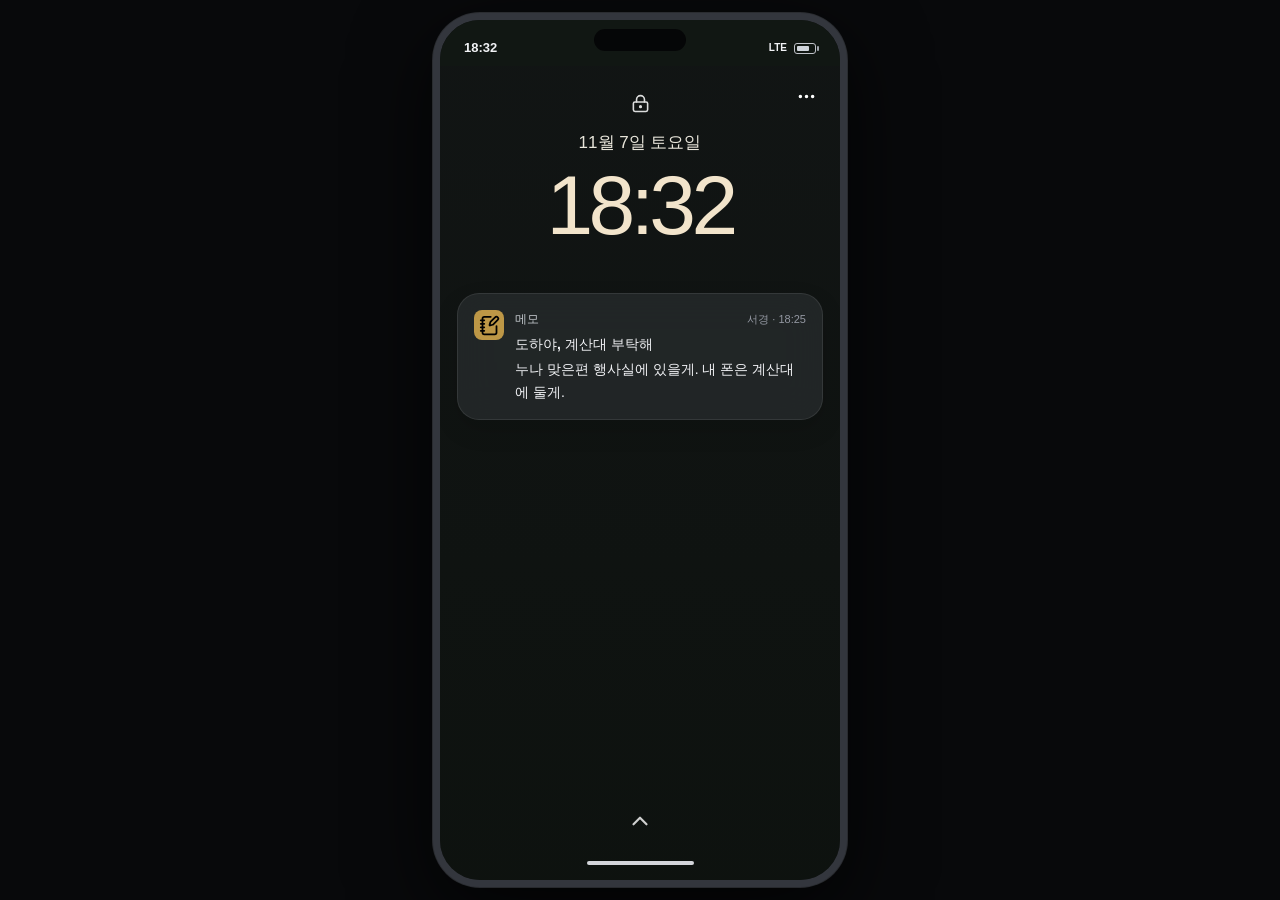
==== prototype/campaign.html @ a2267394 "Publish game v0.4.1 source and web entry point" ====
<!doctype html>
<html lang="ko"><head><meta charset="utf-8"><meta name="viewport" content="width=device-width, initial-scale=1, viewport-fit=cover"><meta name="theme-color" content="#101415"><meta name="description" content="닫는 책방과 남겨진 기록. 서경의 휴대전화에서 읽고 답하는 이야기."><title>열한 번째 상자</title><link rel="stylesheet" href="phone.css"><link rel="stylesheet" href="campaign.css?v=0.4.1a"></head>
<body><main class="phone" aria-label="서경의 휴대전화">
<div class="status"><span id="clock">18:32</span><div class="island" aria-hidden="true"></div><span class="status-right">LTE <span class="battery" aria-label="배터리 76퍼센트"></span></span></div>
<header id="appbar" class="appbar"></header><div id="screen" class="screen"></div><nav id="nav" class="system-nav" aria-label="휴대전화 탐색"></nav>
<div id="notification" class="notification" aria-live="polite"></div><div id="overlay" class="overlay" aria-label="게임 설정과 확인" hidden></div><div id="toast" class="toast" role="status"></div><button id="jump-message" class="jump-message" data-action="jump-message" hidden>새 메시지 ↓</button>
</main><script src="campaign-data.js?v=0.4.1b"></script><script src="campaign-engine.js?v=0.4.1"></script><script src="campaign-app.js?v=0.4.1b"></script></body></html>
---- prototype/phone.css ----
@charset "UTF-8";
:root{color-scheme:dark;--surface:#111214;--raised:#202226;--elevated:#2c2f34;--line:#303238;--text:#f1f2f5;--muted:#9599a3;--blue:#82b5ff;--green:#66d295;--yellow:#f4ce68;--radius:18px;font:15px/1.55 -apple-system,BlinkMacSystemFont,'Segoe UI','Malgun Gothic',sans-serif;font-synthesis:none}
*{box-sizing:border-box}html,body{margin:0;height:100%;overflow:hidden}body{display:flex;align-items:center;justify-content:center;background:#08090b;color:var(--text)}button,input,textarea{font:inherit}button{border:0;background:none;color:inherit;cursor:pointer;-webkit-tap-highlight-color:transparent}button:disabled{opacity:.38;cursor:default}button:focus-visible,input:focus-visible,textarea:focus-visible,summary:focus-visible{outline:2px solid var(--blue);outline-offset:3px}button:active:not(:disabled){filter:brightness(.85)}button img{pointer-events:none}p{margin:0 0 12px}h1,h2,h3{font-weight:650;letter-spacing:-.035em;margin:0}h1{font-size:28px}h2{font-size:19px}small{font-size:11px;color:var(--muted)}strong{font-weight:600}img{max-width:100%}.icon{display:inline-block;width:22px;height:22px;object-fit:contain;filter:invert(1);vertical-align:middle;flex:none}.push{flex:1}.sr-only{position:absolute;width:1px;height:1px;overflow:hidden;clip-path:inset(50%)}
main.phone{position:relative;display:flex;flex-direction:column;isolation:isolate;width:414px;height:min(888px,calc(100dvh - 28px));border:7px solid #33363d;border-radius:47px;background:var(--surface);box-shadow:0 0 0 1px #60646d66,0 24px 80px #000b;overflow:hidden}
.status{height:46px;flex:none;padding:10px 24px 0;display:flex;align-items:center;justify-content:space-between;position:relative;z-index:4;background:var(--surface);font-size:13px;font-weight:650}.island{position:absolute;left:50%;transform:translateX(-50%);top:9px;width:92px;height:22px;border-radius:14px;background:#050607}.status-right{display:flex;align-items:center;gap:7px;font-size:10px}.battery{display:inline-block;width:22px;height:11px;border:1px solid #bfc2c8;border-radius:3px;position:relative}.battery:before{content:'';position:absolute;inset:2px 6px 2px 2px;border-radius:1px;background:#cfd4db}.battery:after{content:'';width:2px;height:5px;background:#a2a6ae;position:absolute;right:-4px;top:2px;border-radius:1px}
.appbar{height:62px;flex:none;display:flex;align-items:center;padding:0 9px;border-bottom:1px solid #ffffff09;background:var(--surface);gap:3px}.appbar[hidden],.system-nav[hidden]{display:none}.header-title{flex:1;display:flex;align-items:center;min-width:0;gap:10px;font-size:17px;font-weight:600;letter-spacing:-.03em}.header-title small{display:block;font-weight:400;font-size:10px;margin-top:2px}.header-title .avatar{width:34px;height:34px;font-size:14px}.icon-button{width:40px;height:42px;display:inline-flex;justify-content:center;align-items:center;flex:none;border-radius:50%}.icon-button .icon{width:21px;height:21px}.icon-button:hover{background:#ffffff08}.appbar>.icon-button:first-child{color:var(--blue)}.screen{flex:1;overflow:auto;overscroll-behavior:contain;scrollbar-width:thin;scrollbar-color:#464a5255 transparent;position:relative}.system-nav{height:30px;flex:none;background:var(--surface);display:flex;align-items:center;justify-content:center}.home-gesture{display:flex;align-items:center;justify-content:center;width:100%;height:30px;padding:0}.gesture-bar{display:block;width:107px;height:4px;border-radius:4px;background:#d3d5da}.on-home .status,.on-home .system-nav{background:#111713}.on-home .screen{scrollbar-width:none}.page{padding:18px 19px 28px}.page-heading{display:flex;align-items:center;justify-content:space-between;margin-bottom:22px}.page-heading>.icon{color:var(--yellow)}.small-heading{font-size:15px;color:var(--muted);font-weight:500;margin:6px 0 18px}.section-label{color:var(--muted);font-size:12px;display:block;margin:15px 0 8px}.button{width:100%;min-height:45px;padding:11px 18px;border-radius:14px;background:var(--raised);font-size:14px;font-weight:500;margin-top:12px;display:flex;justify-content:center;align-items:center;gap:8px}.button.primary{background:#3581e7;color:white}.button.secondary{background:var(--raised);color:var(--text)}.button.danger{background:#4d2328;color:#ffb4bf}.plain-link,.subtle-link{padding:10px 0;display:inline-flex;gap:7px;align-items:center;font-size:13px;color:var(--blue)}.subtle-link{color:var(--muted);font-size:12px}.plain-link .icon{width:17px;height:17px}.empty{color:var(--muted);font-size:14px;text-align:center;padding:40px 15px}.file-link{display:flex;align-items:center;gap:11px;width:100%;text-align:left;min-height:51px;font-size:14px;border-bottom:1px solid #ffffff0a}.file-link .icon{width:20px;height:20px;opacity:.7}
.lockscreen{height:100%;min-height:470px;display:flex;flex-direction:column;align-items:center;background:linear-gradient(#121a1455,#0c120db3),url('../assets/scenes/IMG004-shelf.png') center/cover;padding:24px 17px 15px}.lock-symbol .icon{width:19px;height:19px;opacity:.85}.lock-date{font-size:17px;font-weight:500;margin:17px 0 0;color:#e8e5da}.lock-clock{font-size:84px;font-weight:250;line-height:1.15;letter-spacing:-.055em;color:#f2e4cb}.lock-alerts{width:100%;margin-top:46px}.lock-alert{width:100%;text-align:left;display:flex;gap:11px;padding:16px;border-radius:22px;background:#252a2bd9;backdrop-filter:blur(18px);border:1px solid #ffffff16;box-shadow:0 10px 24px #0002}.lock-alert b{font-size:12px;display:flex;justify-content:space-between;align-items:center;font-weight:500;color:#c5c9ce}.lock-alert strong{font-size:14px;display:block;margin-top:5px}.lock-alert p{font-size:14px;line-height:1.6;margin:3px 0 0}.app-mini{width:30px;height:30px;display:grid;place-items:center;border-radius:8px;flex:none;background:#08090a}.app-mini .icon{width:21px;height:21px}.lock-bottom{margin-top:auto;display:flex;align-items:center;flex-direction:column;gap:18px}.unlock-button{width:60px;height:45px;display:grid;place-items:center}.unlock-button .icon{width:26px;height:26px;opacity:.8}.mention{color:#91bbf8}
.home{min-height:100%;height:100%;display:flex;flex-direction:column;padding:9px 21px 14px;background:linear-gradient(160deg,#12201bd0,#1c241638 50%,#10180c8c),url('../assets/scenes/IMG003-tangerines.png') center/cover}.home-top{display:flex;justify-content:space-between}.home-top .icon-button{background:#111b1745;width:34px;height:34px}.home-top .icon{width:18px;height:18px}.clock-widget{display:flex;flex-direction:column;align-items:center;padding-top:17px;text-shadow:0 2px 10px #0003}.clock-widget>span{font-size:13px;font-weight:500}.clock-widget>strong{font-size:67px;line-height:1.25;font-weight:250;letter-spacing:-.05em}.clock-widget small{font-size:13px;color:#e4e7dd;margin-top:5px}.home-space{flex:1;min-height:25px}.app-grid{display:grid;grid-template-columns:repeat(4,1fr);gap:22px 12px}.app{padding:0;display:flex;flex-direction:column;align-items:center;gap:7px;font-size:11px;white-space:nowrap;text-shadow:0 1px 6px #0006}.app-square{height:57px;width:57px;border-radius:17px;display:grid;place-items:center;position:relative;box-shadow:0 3px 7px #0002,inset 0 1px 1px #ffffff35}.app-square .icon{width:29px;height:29px;filter:invert(1);stroke-width:1.6}.app-square.chat{background:#397bed}.app-square.search{background:#f6f8ff}.app-square.search .icon{filter:invert(38%) sepia(76%) saturate(2564%) hue-rotate(194deg)}.app-square.short{background:#060608}.app-square.gyeot{background:linear-gradient(30deg,#ffb54d,#df3971 55%,#8051cf)}.app-square.sheet{background:#21936b}.app-square.photos{background:#9262e0}.app-square.phone{background:#42b871}.app-square.notes{background:#f3cd60}.app-square.notes .icon{filter:invert(19%) sepia(36%) saturate(610%) hue-rotate(6deg)}.badge{position:absolute;right:-4px;top:-4px;background:#ed5e59;color:#fff;border-radius:12px;font-size:10px;min-width:19px;height:19px;line-height:19px;text-align:center;padding:0 4px;text-shadow:none;border:1px solid #ffffff33}.home-pages{display:flex;justify-content:center;gap:6px;padding:19px 0 15px}.home-pages i{width:5px;height:5px;border-radius:50%;background:#ffffff60}.home-pages i:first-child{background:#fff}.home-dock{display:flex;justify-content:space-around;align-items:center;padding:11px 8px;border-radius:28px;background:#d5ded220;backdrop-filter:blur(20px)}.home-dock .app>span:last-child{display:none}.home-dock .app-square{width:53px;height:53px;border-radius:16px}
.list-heading{display:flex;justify-content:space-between;align-items:center;padding:14px 21px 17px}.list-heading h1{font-size:30px}.search-placeholder{display:flex;gap:9px;align-items:center;margin:0 19px 15px;background:var(--raised);border-radius:12px;padding:9px 12px;color:var(--muted);font-size:14px}.search-placeholder .icon{width:16px;height:16px;opacity:.5}.contact-row{display:flex;align-items:center;gap:13px;padding:17px 20px;width:100%;text-align:left;border-bottom:1px solid #ffffff08}.avatar{display:inline-flex;align-items:center;justify-content:center;flex:none;width:43px;height:43px;border-radius:50%;font-size:17px;font-weight:550;background:#474b55;color:#f1f3f5}.avatar.sujin{background:#435567}.avatar.seogyeong{background:#725349}.avatar.taeo{background:#496756}.avatar.narae{background:#5b5475}.avatar.small{width:30px;height:30px;font-size:12px}.contact-main{flex:1;min-width:0}.contact-main strong{font-size:15px;font-weight:600;display:block}.contact-main small{font-size:12px;margin-top:4px;display:block;white-space:nowrap;text-overflow:ellipsis;overflow:hidden;color:#a2a5af}.contact-time{font-size:10px;color:var(--muted);align-self:flex-start;padding-top:2px}.chat-body{padding:8px 15px 20px}.date-divider{display:flex;justify-content:center;color:#777e89;font-size:10px;margin:15px 0 20px}.bubble-row{display:flex;flex-direction:column;align-items:flex-start;gap:4px;margin:12px 0}.bubble-row.mine{align-items:flex-end}.bubble{background:#292d33;padding:11px 14px;border-radius:17px 17px 17px 5px;max-width:86%;font-size:14px;line-height:1.6;word-break:keep-all;overflow-wrap:anywhere;white-space:pre-line}.mine .bubble{background:#245797;border-radius:17px 17px 5px 17px;color:#f1f6ff}.bubble-row>small{font-size:9px;color:#848b96;margin:0 5px}.older-button{display:block;margin:5px auto 20px;padding:8px 16px;color:var(--blue);font-size:12px;background:#85b6ff0b;border-radius:15px}.reply-options{display:flex;flex-direction:column;gap:8px;padding-top:16px}.reply-choice{border:1px solid #658bbe60;color:#a8ccff;border-radius:17px;padding:10px 15px;text-align:left;font-size:13px;display:flex;align-items:center;gap:9px;align-self:flex-end;max-width:94%}.reply-choice .icon{width:16px;height:16px;opacity:.7}.note-link{font-size:12px;display:flex;align-items:center;gap:8px;margin-top:17px;padding:12px;background:#f4ce6811;border:1px solid #f4ce6828;border-radius:13px;color:var(--yellow)}.note-link .icon{width:17px;height:17px}.inline-record{color:#9a9fa8;font-size:10px;padding:8px 2px}.contact-availability{font-size:11px;color:#777d87;text-align:center;padding:12px}.attachment{padding:8px 0 0;display:block}.chat-photo{width:100px;display:block;border-radius:5px}.typing{display:flex;gap:4px;background:#292d33;border-radius:16px;padding:12px 14px;width:53px;margin:10px 0}.typing i{width:5px;height:5px;background:#a3aab6;border-radius:50%;animation:typing 1.4s infinite}.typing i:nth-child(2){animation-delay:.15s}.typing i:nth-child(3){animation-delay:.3s}
.notes-page{padding-top:12px}.owner-note{background:#302a1e;border:1px solid #79664040;border-radius:16px;padding:14px 16px;margin-bottom:18px;color:#eadbb5}.owner-note summary{font-size:14px;font-weight:600}.owner-note summary small{display:block;font-weight:400;font-size:10px;margin-top:4px;color:#b6a884}.owner-note p{font-size:14px;line-height:1.9;padding-top:14px;margin:0}.segments{display:flex;border-radius:10px;background:#25282d;padding:3px;gap:3px;margin:12px 0 20px}.segments button{flex:1;min-height:33px;font-size:12px;border-radius:8px;color:#aaaeb7;white-space:nowrap;padding:4px 8px}.segments .selected{background:#42464e;color:#fff;box-shadow:0 1px 5px #0003}.note-row{width:100%;text-align:left;padding:14px 1px;border-bottom:1px solid #ffffff0c;position:relative}.note-row small{font-size:10px;color:#beaa75}.note-row p{font-size:14px;line-height:1.7;margin:5px 24px 0 0}.note-row>.icon{position:absolute;right:0;top:28px;width:17px;height:17px;opacity:.4}.empty-note{padding:40px 10px;text-align:center;font-size:13px;color:#777e88}.free-note{width:100%;min-height:280px;resize:vertical;background:transparent;border:0;outline:none;color:#e6e8ed;line-height:1.9;font-size:16px;padding:10px 2px;white-space:pre-wrap}.free-note:focus-visible{outline:none}.free-note::placeholder{color:#717780}.note-save{font-size:11px;text-align:right;color:#8b929c}.contact-link{display:flex;width:100%;align-items:center;gap:10px;border:1px solid #f4ce6828;color:#d7c49b;border-radius:13px;padding:13px;margin-top:20px;font-size:13px}.contact-link .icon{width:18px;height:18px}
.post-head{display:flex;align-items:center;gap:10px;margin-bottom:15px}.post-head>div{flex:1}.post-head strong{font-size:13px;display:block}.post-head small{font-size:10px;display:block;color:#868b94;margin-top:2px}.post-head .avatar{width:34px;height:34px;font-size:14px}.social-page{padding:17px}.thread-line{margin-left:16px;padding-left:27px;border-left:1px solid #40444c}.post-copy p{font-size:15px;line-height:1.75;margin-bottom:12px;word-break:keep-all}.post-date{font-size:10px;color:#8a909b;display:block;margin:10px 0}.social-actions{display:flex;align-items:center;gap:15px;margin:14px 0 10px}.social-actions>.icon{width:20px;height:20px;opacity:.8}.social-actions .icon-button{width:24px;height:24px;padding:0}.social-actions small{font-size:9px;margin-left:auto}.comment{display:flex;gap:9px;margin:20px 0}.comment>div{flex:1}.comment strong{font-size:11px}.comment p{font-size:13px;line-height:1.7;margin:4px 0}.comment .plain-link{font-size:11px;padding:3px 0}.older-post{margin-top:22px;border-top:1px solid var(--line);padding:17px 0}.older-post>summary{font-size:12px;color:var(--muted);padding:0 0 10px}.older-post p{font-size:13px;line-height:1.8}.older-post img{width:100%;border-radius:12px;margin:12px 0}.instagram-post>.post-head{padding:13px 16px;margin:0}.photo-full-button{display:block;width:100%;padding:0}.photo-full-button img{width:100%;max-height:420px;object-fit:cover;display:block}.post-lower{padding:4px 17px 14px}.post-lower p{font-size:13px;line-height:1.7}.post-lower strong{font-weight:650}.post-lower>details{margin-top:12px}.post-lower summary{color:var(--muted);font-size:12px}.instagram-post>.older-post{padding:17px;margin:0}.correction{padding:11px;background:#6e9ed412;border-left:2px solid #80abdb;border-radius:3px;font-size:12px!important;color:#b5cee9}
.file-heading{display:flex;align-items:center;gap:12px;margin:4px 0 22px}.file-heading strong{font-size:14px}.file-heading small{display:block;font-size:10px;margin-top:4px}.file-icon{display:grid;place-items:center;width:40px;height:46px;border-radius:9px;background:#203c31}.file-icon .icon{width:24px;height:24px}.sheet-summary{padding:5px 4px 19px;display:flex;justify-content:space-between;align-items:center}.sheet-summary>span{font-size:13px;color:var(--muted)}.sheet-summary>strong{font-size:32px;font-weight:500}.sheet-summary strong small{font-size:12px;margin-left:5px}.item-card{background:var(--raised);border-radius:16px;padding:17px}.item-number{font-size:10px;color:#94b7a5;background:#305041;display:inline-flex;padding:2px 7px;border-radius:5px;margin-bottom:11px}.item-card h2{font-size:16px;margin-bottom:14px}.item-card dl,dl{display:grid;grid-template-columns:75px minmax(0,1fr);gap:12px;font-size:13px;margin:15px 0 4px}dt{color:var(--muted)}dd{margin:0;word-break:keep-all;overflow-wrap:anywhere}.file-details{padding:18px 0;border-bottom:1px solid #ffffff0a}.file-details summary{font-size:13px;color:#b0b6c1}.file-item{display:flex;gap:12px;padding:13px 0;font-size:12px;border-bottom:1px solid #ffffff0a}.file-item>span{font-size:10px;color:var(--muted)}.file-item small{display:block;font-size:9px;margin-top:5px}.revision{padding:4px 0 28px 23px;border-left:1px solid #424751;position:relative}.revision-dot{width:9px;height:9px;border-radius:50%;background:#8fa6c3;position:absolute;left:-5px;top:7px}.revision small{font-size:11px}.revision h2{font-size:15px;margin:10px 0 15px}.revision p{font-size:13px;line-height:1.85}.change-line{display:grid;grid-template-columns:1fr 1.1fr 1fr;gap:6px;font-size:12px;align-items:center;padding:10px 0;border-bottom:1px solid #ffffff08}.change-line span{color:var(--muted);font-size:10px}.change-line del{color:#b39991}.change-line b{font-weight:500;color:#a9c5b1}.revision>.small{margin-top:13px}
.gallery-heading{padding:15px 19px 6px}.photo-grid{display:grid;grid-template-columns:repeat(2,1fr);gap:3px;padding:3px}.photo-tile{padding:0}.photo-tile img{display:block;width:100%;height:205px;object-fit:cover}.photo-view{height:calc(100% - 70px);display:flex;align-items:center;justify-content:center;background:#000;overflow:auto}.photo-view>img{max-width:100%;max-height:100%;object-fit:contain;flex:none}.photo-view.zoom{display:block}.photo-view.zoom>img{max-width:none;max-height:none;width:200%}.photo-toolbar{height:65px;display:flex;justify-content:space-around;align-items:center}.album-link{display:block;text-align:center;font-size:13px;color:var(--blue);padding:10px}.info-thumb{width:100%;height:180px;object-fit:cover;border-radius:12px}.info-card{margin-top:25px}.info-card h2{font-size:17px;margin-bottom:20px}
.search-form{display:flex;align-items:center;background:var(--raised);border-radius:14px;padding:7px 10px;gap:8px;margin-bottom:28px}.search-form>.icon{width:18px;height:18px;opacity:.45}.search-form input{flex:1;min-width:0;width:100%;color:var(--text);font-size:14px;border:0;background:none;outline:none}.search-form button{width:29px;height:29px;border-radius:50%;background:#5d7291;padding:5px}.search-form button .icon{width:17px;height:17px}.website-row{display:flex;align-items:center;gap:12px;width:100%;padding:17px 0;text-align:left;border-bottom:1px solid #ffffff0b}.site-icon{display:grid;place-items:center;width:37px;height:37px;border-radius:10px;background:#2c3643}.site-icon .icon{width:22px;height:22px}.website-row>span:nth-child(2){flex:1}.website-row strong{display:block;font-size:14px;font-weight:500}.website-row small{display:block;margin-top:4px;font-size:11px}.website-row>.icon{width:17px;opacity:.4}.web-page{background:#f1f3f6;color:#272b33;padding:23px 21px;min-height:100%;font-size:14px;line-height:1.8}.web-page .site-masthead{font-size:18px;font-weight:750;border-bottom:2px solid #344749;padding-bottom:13px;margin-bottom:18px}.web-page>small{font-size:10px;color:#747c89}.web-page h1{font-size:24px;line-height:1.5;font-weight:650;margin:12px 0 20px}.web-page details{font-size:13px;border-top:1px solid #cdd2da;padding-top:14px;margin-top:20px}.web-page details summary{color:#5d6978}.web-page details p{margin-top:12px}.web-page .plain-link{color:#2e6ca5}.receipt-card{border:1px solid #d1d6de;border-radius:13px;background:#fff;padding:18px;margin:20px 0 10px;box-shadow:0 3px 9px #29374a07}.receipt-card>span{font-size:12px;color:#5d6f68}.receipt-card dt{color:#7c848a}.receipt-card dl{font-size:13px;grid-template-columns:75px 1fr}.receipt-card p{font-size:11px;color:#6f7b73;margin:18px 0 0}
.comparison-pickers{display:flex;flex-wrap:wrap;gap:7px;margin-bottom:20px}.chip{display:inline-flex;gap:6px;align-items:center;padding:8px 10px;border-radius:10px;border:1px solid #393f4a;font-size:11px}.chip .icon{width:13px;height:13px;opacity:.6}.chip.selected{border-color:#7398c8;background:#30445d}.comparison-grid{display:grid;grid-template-columns:1fr 1fr;gap:10px}.excerpt{padding:13px;border:1px solid #393d45;border-radius:12px;background:#1c2025}.excerpt small{font-size:10px;display:block;color:#a2b8d1;margin-bottom:12px}.excerpt p{font-size:12px;line-height:1.8;margin-bottom:10px;word-break:keep-all;overflow-wrap:anywhere}.excerpt img{width:100%;height:100px;object-fit:cover;border-radius:7px;margin-bottom:12px}.claim{display:flex;align-items:flex-start;gap:10px;text-align:left;border:1px solid #343a44;width:100%;padding:13px;border-radius:13px;font-size:13px;line-height:1.7;margin-bottom:10px}.claim .icon{width:18px;height:18px;margin-top:3px;opacity:.45}.claim.selected{border-color:#6896d6;background:#25394f}.attachment-label{font-size:12px;color:var(--muted);margin:25px 0 10px}.attachment-choice{width:100%;display:flex;gap:9px;align-items:center;padding:10px 11px;margin-bottom:5px;font-size:12px;text-align:left;border-radius:9px}.attachment-choice .icon{width:17px;height:17px;opacity:.45}.attachment-choice.selected{background:#2b3d50}.compose-actions{display:flex;justify-content:space-between;gap:12px;align-items:center;border-top:1px solid var(--line);margin-top:20px;padding-top:13px}.send-button{display:flex;gap:7px;align-items:center;background:#377ddc;min-height:42px;padding:8px 17px;border-radius:22px;font-size:13px}.send-button .icon{width:17px;height:17px}.sent-confirmation{padding:17px;background:#21352e;border-radius:15px;font-size:14px;line-height:1.85}.sent-confirmation .icon{width:19px;margin-right:7px}.idea-history{padding-top:20px;font-size:12px}.idea-history small{display:block;margin-top:14px}.idea-history p{margin-top:5px}
.phone-heading{margin:0 0 24px}.phone-contact{display:flex;gap:12px;align-items:center;text-align:left;width:100%;padding:17px 0;border-bottom:1px solid #ffffff09}.phone-contact>span:nth-child(2){flex:1}.phone-contact strong{display:block;font-size:14px}.phone-contact small{display:block;font-size:11px;margin-top:4px}.phone-contact>.icon{width:21px;height:21px;opacity:.65}.recent-label{margin-top:33px}.call-record,.missed-call{padding:12px 0;font-size:13px;border-bottom:1px solid #ffffff08;color:#b0b6c0}.missed-call{color:#ec8e90}.call-screen{min-height:100%;display:flex;flex-direction:column;background:radial-gradient(circle at 50% 0,#313c494d,transparent 58%);padding:28px 24px 30px;align-items:center}.call-person{text-align:center;padding-top:30px}.avatar.call-avatar{width:82px;height:82px;font-size:32px;background:#485363}.call-person h1{font-size:26px;font-weight:450;margin:21px 0 7px}.call-person small{font-size:13px;color:#8a96a6}.call-bottom{display:flex;justify-content:space-around;gap:75px;margin-top:auto;padding-top:55px;width:100%}.round-call{width:59px;height:59px;border-radius:50%;display:grid;place-items:center}.round-call .icon{width:26px;height:26px}.round-call.accept{background:#3cb979}.round-call.decline{background:#dc4f56}.call-small-name{text-align:center;font-size:16px;line-height:1.7;margin-top:8px}.call-small-name small{display:block;font-size:11px;color:#8390a1;margin-top:4px}.caption-area{display:flex;flex:1;flex-direction:column;justify-content:center;align-items:flex-start;width:100%;padding:35px 4px}.caption-person{font-size:12px;color:#8da6c7;margin-bottom:16px}.call-caption{font-size:21px;line-height:1.85;text-align:left;padding:0;white-space:pre-line;letter-spacing:-.03em;word-break:keep-all;overflow-wrap:anywhere}.call-controls{width:100%;display:flex;justify-content:space-around;align-items:center;padding-top:22px}.call-controls .icon-button{width:49px;height:49px;background:#333b4655}.call-question-list{display:flex;flex-direction:column;justify-content:center;width:100%;flex:1;gap:12px;padding:30px 0}.spoken-choice{display:flex;align-items:center;gap:9px;text-align:left;background:#242e3a;border:1px solid #485d7680;border-radius:17px;width:100%;padding:15px;font-size:15px;line-height:1.7}.spoken-choice>.icon{width:17px;height:17px;opacity:.6}.spoken-choice.primary{color:#a4c8fd;border-color:#6285b6}
.draft-sender{display:flex;gap:11px;align-items:center;margin:5px 0 22px;font-size:14px}.draft-sender small{display:block;font-size:10px;color:#8c949f;margin-top:2px}.draft-row{width:100%;position:relative;text-align:left;padding:20px 30px 20px 0;border-bottom:1px solid var(--line)}.draft-row strong{font-size:14px;display:block;font-weight:500}.draft-row small{font-size:11px;display:block;margin-top:6px}.draft-row>.icon{position:absolute;right:0;top:24px;width:19px;height:19px;opacity:.4}.public-copy{font-size:15px;line-height:1.85;white-space:pre-line}.redacted{padding:14px;background:#292d33;border:1px dashed #535b67;color:#a6afb9;font-size:12px;margin:20px 0;border-radius:10px}.private-excerpt,.original-post{padding:16px;border-radius:13px;background:#252932;font-size:13px;margin:23px 0 10px}.private-excerpt p,.original-post p{margin:9px 0;line-height:1.8}.private-excerpt small,.original-post small{font-size:10px;color:#ad9a8c}.document-label{font-size:12px;color:var(--muted);padding-bottom:18px;border-bottom:1px solid var(--line)}.document-message{padding:14px 0;border-bottom:1px solid #ffffff09}.document-message small{font-size:10px}.document-message p{font-size:13px;line-height:1.8;margin:7px 0 0}.page details .excerpt{margin:14px 0}.epilogue-person{display:flex;gap:9px;align-items:center;font-size:11px;color:var(--muted);margin:25px 0 13px}.ending-photo{width:100%;height:190px;object-fit:cover;border-radius:14px;display:block;margin-top:24px}.photo-date{font-size:10px;display:block;text-align:center;margin-top:8px}.notice-row{text-align:left;width:100%;padding:18px 0;border-bottom:1px solid var(--line)}.notice-row p{font-size:14px;line-height:1.7;margin:5px 0 0}
.notification{position:absolute;top:48px;left:9px;right:9px;z-index:15;display:none;padding:12px 8px 12px 13px;border-radius:22px;background:#30353beF;border:1px solid #ffffff1c;box-shadow:0 10px 36px #0005;backdrop-filter:blur(20px);animation:drop .25s ease-out}.notification.visible{display:flex}.notification-open{display:flex;text-align:left;gap:10px;flex:1;padding:0;min-width:0}.notification-icon{display:grid;place-items:center;width:31px;height:31px;border-radius:9px;background:#397de2;flex:none}.notification-icon .icon{width:19px;height:19px}.notification-open>span:last-child{flex:1;min-width:0}.notification b{font-size:11px;font-weight:500}.notification small{font-size:9px;margin-left:8px;color:#aeb8c5}.notification p{font-size:13px;line-height:1.6;margin:4px 0 0}.notification>.icon-button{width:23px;height:25px;align-self:flex-start}.notification>.icon-button .icon{width:14px;height:14px;opacity:.5}.overlay{position:absolute;inset:auto 0 0;max-height:calc(100% - 65px);overflow:auto;background:#23262dfb;backdrop-filter:blur(20px);z-index:25;border-radius:28px 28px 0 0;padding:13px 23px 28px;box-shadow:0 -30px 160px #000b}.overlay[hidden]{display:none}.sheet-handle{height:4px;width:35px;background:#636974;border-radius:3px;margin:0 auto 25px}.overlay h2{font-size:20px;margin-bottom:21px}.overlay p{font-size:14px;color:#b0bac8;line-height:1.8}.setting-row{width:100%;display:flex;gap:12px;align-items:center;padding:15px 0;border-bottom:1px solid #ffffff0c;text-align:left;font-size:14px}.setting-row .icon{width:19px;height:19px;opacity:.7}.setting-row span{margin-left:auto;color:var(--muted);font-size:12px}.storage-warning{font-size:12px!important;color:#e6a7a7!important;margin-top:18px}.toast{display:none;position:absolute;bottom:46px;left:35px;right:35px;border-radius:22px;padding:11px 16px;background:#e0e4ec;color:#282d36;font-size:12px;text-align:center;box-shadow:0 4px 20px #0004;z-index:30;pointer-events:none}.toast.visible{display:block}.large-text .bubble,.large-text .note-row p,.large-text .post-copy p,.large-text .web-page,.large-text .claim{font-size:17px}.large-text .call-caption{font-size:24px}
@keyframes typing{50%{opacity:.35;transform:translateY(-2px)}}@keyframes drop{from{opacity:0;transform:translateY(-8px)}to{opacity:1;transform:translateY(0)}}
@media(max-width:500px){main.phone{width:100%;height:100dvh;border:0;border-radius:0;box-shadow:none}.status{height:calc(43px + env(safe-area-inset-top));padding-top:calc(7px + env(safe-area-inset-top))}.island{display:none}.system-nav{height:calc(28px + env(safe-area-inset-bottom));padding-bottom:env(safe-area-inset-bottom)}.notification{top:calc(45px + env(safe-area-inset-top))}.home{padding-left:25px;padding-right:25px}.overlay{padding-bottom:calc(25px + env(safe-area-inset-bottom))}}@media(max-height:720px){.clock-widget{padding-top:2px}.clock-widget>strong{font-size:56px}.home-space{min-height:15px}.app-grid{gap:15px 10px}.app-square{width:51px;height:51px;border-radius:15px}.home-pages{padding:13px 0}.home-dock{padding:8px}.home-dock .app-square{width:47px;height:47px}.home-top{margin-top:-3px}.lockscreen{padding-top:15px;min-height:0}.lock-clock{font-size:75px}.lock-alerts{margin-top:32px}.call-screen{padding-top:18px;padding-bottom:22px}.call-caption{font-size:19px}.caption-area{padding:25px 2px}.spoken-choice{font-size:14px;padding:13px}.call-question-list{gap:10px;padding:20px 0}}
@media(prefers-reduced-motion:reduce){*,*:before,*:after{animation:none!important;scroll-behavior:auto!important}}

/* HIG-informed web equivalents: readable body, stable hierarchy, 44px hit areas. */
.icon-button,.notification>.icon-button{width:44px;height:44px;min-width:44px;min-height:44px}
.button,.plain-link,.subtle-link,.reply-choice,.older-button,.home-gesture,.segments button,.chip,.attachment-choice,.album-link,.unlock-button,.setting-row,summary{min-height:44px}
.plain-link,.subtle-link,.album-link,summary{display:flex;align-items:center}
.system-nav{height:44px}.home-gesture{height:44px}
.bubble,.post-copy p,.public-copy,.free-note{font-size:17px;line-height:1.6}
.note-row p,.owner-note p,.web-page>p,.claim,.spoken-choice{font-size:16px}
.bubble-row>small,.post-date,.notification small,.note-row small,.post-head small,.header-title small,.date-divider,.contact-time,.document-message small,.photo-date,.file-item small{font-size:11px}
.notification>.icon-button{margin:-8px -5px 0 0}.notification p{font-size:14px}.notification b{font-size:12px}
.social-actions .icon-button{width:44px;height:44px;margin:-8px}.home-top .icon-button{width:44px;height:44px}
.segments button{font-size:13px}.large-text .comparison-grid{grid-template-columns:1fr}.large-text .header-title{font-size:19px}.large-text .bubble,.large-text .note-row p,.large-text .post-copy p,.large-text .public-copy,.large-text .claim{font-size:20px}.large-text .icon{width:24px;height:24px}
.lockscreen,.home-gesture,.sheet-handle{touch-action:none}.owner-note summary{display:block;min-height:44px}.owner-note summary small{font-size:11px}
@media(max-width:500px){.system-nav{height:calc(44px + env(safe-area-inset-bottom))}}

.flow-options{padding:16px 19px 24px;display:flex;flex-direction:column;gap:9px;border-top:1px solid #ffffff08}
.flow-options .reply-choice{align-self:stretch;max-width:100%;min-height:46px;background:#23334855}
.optional-checks{padding:10px 0;color:var(--muted);font-size:12px}.optional-checks .reply-choice{margin-top:8px}
.call-menu{position:absolute;z-index:5;right:10px;top:7px}.lockscreen{position:relative}.lock-settings{position:absolute;right:12px;top:8px}
.progress-setting{color:#a4ccff}.home-space{display:flex;align-items:center;padding:10px 0}
.home-contact{width:100%;display:block;text-align:left;padding:10px 13px;background:#26342bd4;backdrop-filter:blur(15px);border:1px solid #ffffff14;border-radius:17px;text-shadow:none}
.home-contact small{display:block;font-size:10px;color:#b9c9bf;margin-bottom:4px}.home-contact span{display:-webkit-box;-webkit-line-clamp:2;-webkit-box-orient:vertical;overflow:hidden;font-size:12px;line-height:1.5}
@media(max-height:720px){.clock-widget>strong{font-size:42px}.clock-widget small{display:none}.clock-widget>span{font-size:12px}.app-grid{gap:12px 10px}.app-square{width:48px;height:48px}.home-pages{padding:9px 0}.home-dock .app-square{width:44px;height:44px}.home-space{min-height:65px;padding:8px 0}.home-contact{padding:8px 11px}}
.message-file{display:flex;align-items:center;gap:9px;padding:12px 10px;margin-top:13px;border-radius:11px;background:#ffffff0d;border:1px solid #ffffff16;color:#bdd7fa;font-size:13px;min-height:44px;width:100%;white-space:normal;text-align:left}.message-file .icon{width:20px;height:20px;opacity:.8}
.jump-message{position:absolute;right:23px;bottom:55px;z-index:12;min-height:44px;background:#385a85;border:1px solid #91baf04d;border-radius:24px;padding:8px 17px;box-shadow:0 5px 18px #0005;color:#edf4ff;font-size:13px}.jump-message[hidden]{display:none}
---- prototype/campaign.css ----
@charset "UTF-8";
:root{font-family:Pretendard,-apple-system,BlinkMacSystemFont,"Segoe UI","Malgun Gothic",sans-serif}
button,a,input,textarea{touch-action:manipulation}button{overflow-wrap:anywhere}.screen{min-height:0}.header-title{min-width:0}.header-title>span{min-width:0;overflow:hidden;text-overflow:ellipsis;white-space:nowrap}.header-title small{overflow:hidden;text-overflow:ellipsis}.on-home .status{background:#111713}.home{overflow-y:auto;min-height:100%;height:auto}.home-space{min-height:100px;flex:1}.memo-mini{background:#bd9746}.memo-mini .icon{filter:none}.campaign-lock .lock-alerts{margin-top:40px}.campaign-lock .lock-bottom{padding-top:20px}.avatar.doha{background:#665f4f}.unread-dot{display:inline-block;width:7px;height:7px;background:#82b5ff;border-radius:50%;margin-left:8px;vertical-align:middle}
.document-origin{display:block;font-size:12px;color:var(--muted);line-height:1.7;margin:0 0 17px}.document-origin span{display:block}.document-view h1,.publication-preview h1,.result-page h1{font-size:23px;font-weight:650;line-height:1.5;letter-spacing:-.035em;margin-bottom:24px;word-break:keep-all;overflow-wrap:anywhere}.document-body{margin:20px 0}.document-body p{font-size:16px;line-height:1.85;margin:0 0 20px;word-break:keep-all;overflow-wrap:anywhere;white-space:pre-line}.document-body .record-line{padding:12px 14px;background:#ffffff06;border-left:2px solid #7d9f8a;font-size:15px}.web-page .document-body .record-line{background:#fff;border-left-color:#496c5c}.document-image{display:block;width:100%;padding:0;overflow:auto;background:#090b0d}.document-image img{width:100%;max-height:390px;display:block;object-fit:contain}.document-image.zoomed img{width:170%;max-width:none;max-height:none}.document-links{margin-top:26px;border-top:1px solid var(--line);padding-top:6px}.document-footer{display:flex;align-items:center;gap:6px;color:var(--muted);font-size:11px;margin-top:26px}.document-footer .icon{width:13px;height:13px;opacity:.65}.web-page .document-origin,.web-page .document-footer{color:#6b727b}.web-page .document-links{border-color:#cbd1d8}.web-page .message-file{color:#2d547b;border-color:#bcc9d4;background:#e9eef3}.web-page .message-file .icon{filter:none;opacity:.7}.archive-line{padding:12px 14px;background:#292d33;border-radius:14px;margin-bottom:12px}.archive-line p{font-size:15px;margin:0;line-height:1.8}.document-row{display:flex;align-items:center;gap:12px;padding:17px 0;border-bottom:1px solid #ffffff0a;width:100%;min-width:0;text-align:left}.document-row>span{flex:1;min-width:0}.document-row strong{font-size:14px;line-height:1.6;display:block;font-weight:550}.document-row small{display:block;font-size:11px;line-height:1.7;margin-top:5px}.document-row>.icon{width:21px;height:21px;opacity:.65}.document-row>.icon:last-child{width:15px;height:15px}.document-row span{overflow-wrap:anywhere}.document-links .message-file,.required-files .message-file{margin:8px 0}.document-links .message-file span,.message-file span{min-width:0;flex:1}.return-contact{border-top:1px solid #ffffff0b;margin-top:14px;padding:12px 18px 22px}.return-contact .file-link{color:#aac5e7;gap:12px;font-size:13px}.return-contact .file-link span{flex:1;min-width:0}.chat-body>.return-contact{padding-inline:2px}.reply-options{gap:10px;padding-top:22px}.reply-options .reply-choice{font-size:15px;line-height:1.7;max-width:97%;min-height:48px;padding:13px 16px}.reply-options .required-files{width:100%}.conversation-history{font-size:15px;line-height:1.8;padding:25px 8px;color:#a7adb5}.feed-post{padding:8px 0 22px;border-bottom:1px solid var(--line);margin-bottom:24px}.feed-post>p{font-size:16px;line-height:1.8}.instagram-post>section{margin-bottom:20px;border-bottom:1px solid var(--line)}.instagram-post .post-head{padding:14px 18px;margin:0}.post-lower>strong{display:block;font-size:16px;line-height:1.6;margin:14px 0 9px}.post-lower>p{font-size:15px;line-height:1.8}.photo-tile{position:relative;min-width:0;text-align:left}.photo-tile span{position:absolute;bottom:0;left:0;right:0;font-size:11px;line-height:1.6;background:#000a;padding:7px 9px;text-overflow:ellipsis;overflow:hidden;white-space:nowrap}.gallery-heading{margin-top:10px}.call-record small{display:block;margin-top:5px}.call-screen .call-menu{top:8px}.call-screen .call-person>.avatar{width:82px;height:82px;font-size:32px}.call-screen .caption-area{padding-top:45px}.call-question-list{flex:0;padding:10px 0}.call-question-list .spoken-choice{font-size:16px;line-height:1.7}.call-controls{position:relative;flex-shrink:0;padding-top:24px}.call-screen{min-height:100%;height:auto}.call-caption{font-size:22px;line-height:1.9}.call-small-name{font-size:17px}.publication-preview h2{font-size:16px;margin:28px 0 12px}.publication-preview>p{font-size:15px;line-height:1.85}.publication-cost{padding:16px 17px;margin:24px 0;border-left:2px solid #bf9966;background:#caa56f0a}.publication-cost p{font-size:14px;line-height:1.9;color:#d9c7b2;margin:0}.unavailable-reason{font-size:12px;line-height:1.8;color:#9098a4;padding:2px 0 17px;margin:0}.draft-row{padding-block:22px}.draft-row strong{font-size:16px;line-height:1.7}.draft-row small{font-size:12px;line-height:1.7}.publication-option button:disabled{opacity:.55}.sent-copy{margin:20px 0 30px;border-bottom:1px solid var(--line);padding-bottom:12px}.sent-copy>summary{font-size:14px;color:#aac3e5}.sent-copy .document-body p{font-size:15px}.epilogue-person{margin-top:29px;font-size:13px}.epilogue-person .avatar{width:31px;height:31px;font-size:12px}.result-page .bubble{max-width:100%}.version-info{margin:20px 0;color:#a4aebb;font-size:12px}.version-info summary{font-size:13px}.version-info p{font-size:12px;line-height:1.8}.version-info a{color:var(--blue);padding:12px 0;display:block}.setting-row{line-height:1.7}.large-text .document-body p,.large-text .archive-line p,.large-text .reply-choice,.large-text .spoken-choice,.large-text .post-lower p,.large-text .feed-post p{font-size:20px}.large-text .document-view h1,.large-text .publication-preview h1{font-size:27px}.large-text .call-caption{font-size:26px}.large-text .draft-row strong{font-size:20px}.large-text .home-contact span{font-size:14px}.button{min-height:48px}.app{min-width:0}.overlay{overscroll-behavior:contain}.notes-page>.document-row{margin-bottom:15px}
@media(min-width:501px){main.phone{height:min(900px,calc(100dvh - 26px))}.home{min-height:100%;height:100%}}
@media(max-width:360px){.home{padding-inline:18px}.app-grid{gap:17px 7px}.app-square{width:52px;height:52px}.header-title{gap:6px;font-size:16px}.header-title .avatar{width:27px;height:27px;font-size:12px}.page{padding-inline:16px}.chat-body{padding-inline:12px}.bubble{max-width:91%}.call-screen{padding-inline:19px}.appbar{gap:0;padding-inline:4px}.header-title small{font-size:10px}}
@media(max-height:720px){.home{height:auto;min-height:100%;padding-top:7px}.home-space{min-height:76px}.clock-widget>strong{font-size:40px}.clock-widget{padding:0}.home-top .icon-button{height:36px;min-height:36px}.call-screen .caption-area{padding-top:24px;min-height:130px}.call-caption{font-size:20px}.call-question-list .spoken-choice{font-size:15px}.campaign-lock .lock-alerts{margin-top:25px}.campaign-lock .lock-clock{font-size:68px}.campaign-lock .lock-date{margin-top:8px}.campaign-lock .lock-alert p{font-size:14px}}
@media(prefers-reduced-motion:reduce){*,*:before,*:after{animation:none!important;transition:none!important}}

/* Contact alerts keep navigation and settings reachable. */
.reply-recipient{display:flex;align-items:center;gap:8px;width:100%;color:#b8cce6;font-size:13px;line-height:1.6;margin:0 0 2px}.reply-recipient .icon{width:17px;height:17px;opacity:.75}.call-controls>button{position:relative;margin-bottom:24px}.control-label{position:absolute;top:calc(100% + 8px);left:50%;transform:translateX(-50%);white-space:nowrap;font-size:12px;line-height:1.5;color:#bac5d3}.notification>.icon-button{width:44px;height:44px;min-height:44px}.appbar>.icon-button{width:44px;height:44px}.return-contact .file-link{min-height:48px}.large-text .reply-recipient{font-size:16px}
.phone:not(.on-home) .notification{top:110px}.search-form button{width:44px;height:44px;flex:none}.search-form button .icon{width:19px;height:19px}
@media(max-width:500px){.phone:not(.on-home) .notification{top:calc(107px + env(safe-area-inset-top))}}
.large-text .call-question-list .spoken-choice,.large-text .free-note{font-size:20px;line-height:1.7}
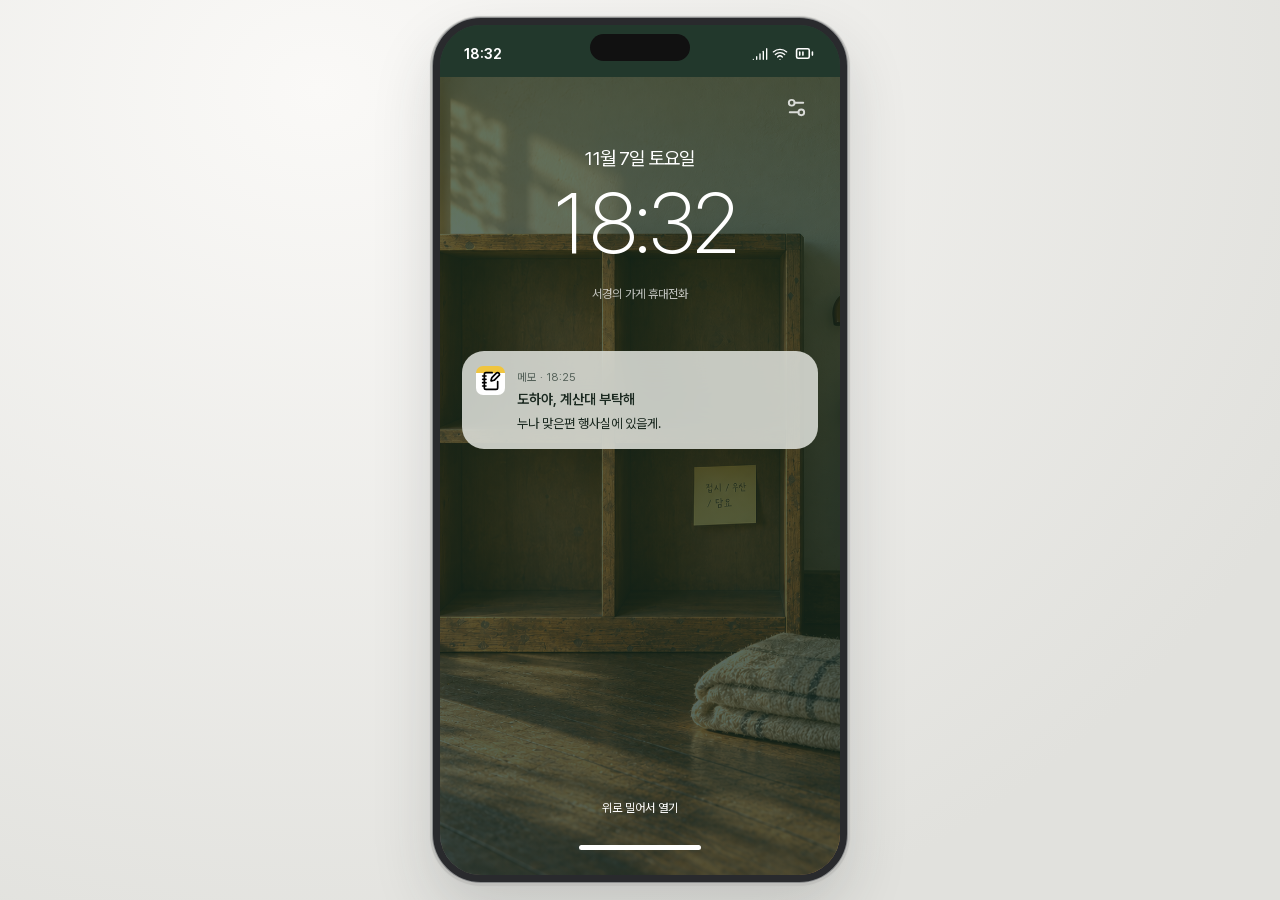
==== commit c238a775: "Add files via upload" ====
--- a/prototype/campaign.html
+++ b/prototype/campaign.html
@@ -1,7 +1,7 @@
-<!doctype html>
-<html lang="ko"><head><meta charset="utf-8"><meta name="viewport" content="width=device-width, initial-scale=1, viewport-fit=cover"><meta name="theme-color" content="#101415"><meta name="description" content="닫는 책방과 남겨진 기록. 서경의 휴대전화에서 읽고 답하는 이야기."><title>열한 번째 상자</title><link rel="stylesheet" href="phone.css"><link rel="stylesheet" href="campaign.css?v=0.4.1a"></head>
-<body><main class="phone" aria-label="서경의 휴대전화">
-<div class="status"><span id="clock">18:32</span><div class="island" aria-hidden="true"></div><span class="status-right">LTE <span class="battery" aria-label="배터리 76퍼센트"></span></span></div>
-<header id="appbar" class="appbar"></header><div id="screen" class="screen"></div><nav id="nav" class="system-nav" aria-label="휴대전화 탐색"></nav>
-<div id="notification" class="notification" aria-live="polite"></div><div id="overlay" class="overlay" aria-label="게임 설정과 확인" hidden></div><div id="toast" class="toast" role="status"></div><button id="jump-message" class="jump-message" data-action="jump-message" hidden>새 메시지 ↓</button>
-</main><script src="campaign-data.js?v=0.4.1b"></script><script src="campaign-engine.js?v=0.4.1"></script><script src="campaign-app.js?v=0.4.1b"></script></body></html>
+<!doctype html>
+<html lang="ko"><head><meta charset="utf-8"><meta name="viewport" content="width=device-width, initial-scale=1, viewport-fit=cover"><meta name="theme-color" content="#22382c"><meta name="description" content="책방의 마지막 밤. 남겨진 휴대전화로 상자의 행방을 확인하는 이야기."><title>열한 번째 상자</title><link rel="preload" href="assets/fonts/PretendardVariable.woff2" as="font" type="font/woff2" crossorigin><link rel="stylesheet" href="phone-v06.css?v=0.6.1"></head>
+<body><main class="phone" aria-label="서경의 가게 휴대전화">
+<div class="status"><span id="clock">18:32</span><div class="island" aria-hidden="true"></div><div class="status-right" aria-label="통신 연결됨, 배터리 76퍼센트"><img class="icon" src="assets/icons/signal.svg" alt=""><img class="icon" src="assets/icons/wifi.svg" alt=""><img class="icon battery" src="assets/icons/battery-medium.svg" alt=""></div></div>
+<header id="appbar" class="appbar"></header><div id="screen" class="screen"></div><section id="composer" class="composer" aria-label="답장 작성" hidden></section><nav id="nav" class="system-nav" aria-label="휴대전화 탐색"></nav>
+<div id="notification" class="notification" role="status" aria-live="polite" hidden></div><div id="overlay" class="overlay" role="dialog" aria-label="게임 설정과 확인" aria-modal="true" hidden></div><button id="jump-message" class="jump-message" data-action="jump" hidden>최근 메시지 ↓</button>
+</main><script src="story-v05.js?v=0.6.1"></script><script src="story-v06.js?v=0.6.1"></script><script src="engine-v06.js?v=0.6.1"></script><script src="phone-v06.js?v=0.6.1"></script></body></html>
--- a/prototype/phone-v06.css
+++ b/prototype/phone-v06.css
@@ -0,0 +1,22 @@
+@charset "UTF-8";
+@font-face{font-family:Pretendard;src:url("assets/fonts/PretendardVariable.woff2") format("woff2");font-style:normal;font-weight:100 900;font-display:swap}
+:root{font-family:Pretendard,"Pretendard Variable",-apple-system,BlinkMacSystemFont,"Segoe UI","Malgun Gothic",sans-serif;color:#16181b;background:#e8e7e3;font-synthesis:none;--ink:#16181b;--muted:#86878d;--line:#e9e9ed;--blue:#087df4;--panel:#f4f4f7;color-scheme:light}
+*{box-sizing:border-box}html,body{margin:0;width:100%;height:100%;overflow:hidden}body{display:grid;place-items:center;background:radial-gradient(ellipse at 25% 10%,#faf9f7,#e1e1dd 80%)}button,input,textarea{font:inherit}button{color:inherit;border:0;background:none;cursor:pointer;-webkit-tap-highlight-color:transparent;touch-action:manipulation}button:disabled{opacity:.38;cursor:default}button:active:not(:disabled){opacity:.7}button:focus-visible,input:focus-visible,textarea:focus-visible,summary:focus-visible{outline:2px solid #087df4;outline-offset:2px}button img{pointer-events:none}img{max-width:100%}p{margin:0 0 12px}h1,h2{letter-spacing:-.035em}h1{font-size:28px;line-height:1.35;margin:0 0 20px}h2{font-size:19px;margin:28px 0 15px}small{font-size:11px;color:var(--muted)}b{font-weight:600}.icon{display:block;width:23px;height:23px;flex-shrink:0;object-fit:contain}.icon-button{display:inline-flex;align-items:center;justify-content:center;width:44px;min-width:44px;height:44px;border-radius:12px}.icon-button:hover{background:#00000004}.avatar{width:44px;height:44px;object-fit:cover;border-radius:50%;flex-shrink:0;background:#d8ddd7}button,span,div{overflow-wrap:anywhere}[hidden]{display:none!important}
+.phone{width:414px;height:min(892px,calc(100dvh - 36px));min-height:420px;position:relative;display:flex;flex-direction:column;border:7px solid #292a2d;border-radius:48px;overflow:hidden;background:white;box-shadow:0 0 0 1px #8b8d8e,0 1px 1px 3px #c0c0bd,0 28px 60px #2b31302b;isolation:isolate}
+.status{height:52px;flex-shrink:0;display:flex;align-items:center;justify-content:space-between;padding:5px 24px 0;background:#fafafa;font-size:14px;font-weight:650;z-index:3}.status-right{display:flex;align-items:center;gap:4px}.status-right .icon{width:16px;height:16px}.status-right .battery{width:24px;height:19px}.island{position:absolute;width:100px;height:27px;top:9px;left:calc(50% - 50px);background:#0c0c0d;border-radius:20px}.appbar{display:flex;align-items:center;gap:7px;padding:3px 10px 9px;min-height:64px;flex-shrink:0;background:#fafafaf2;border-bottom:1px solid #e4e4e8;z-index:2}.appbar>.icon-button:first-child .icon{filter:invert(42%) sepia(96%) saturate(4075%) hue-rotate(193deg)}.brand{flex:1;font-size:21px;letter-spacing:-.03em}.insta-brand{font-family:inherit;font-style:normal;font-size:26px;font-weight:700}.room-heading{display:flex;gap:9px;align-items:center;flex:1;min-width:0}.room-heading b{display:block;font-size:16px}.room-heading small{display:block;font-size:10px;margin-top:3px}.room-heading .avatar{width:35px;height:35px}.screen{flex:1;min-height:0;overflow-y:auto;overflow-x:hidden;overscroll-behavior:contain;scrollbar-width:none;background:white}.screen::-webkit-scrollbar{display:none}.system-nav{height:29px;flex:none;background:#fff;z-index:2}.home-gesture{width:100%;height:100%;display:flex;align-items:center;justify-content:center}.gesture{display:block;width:122px;height:5px;background:#18191b;border-radius:10px}
+.wallpaper{color:white;background:#304038}.wallpaper .status,.wallpaper .system-nav{background:#22382c}.wallpaper .status .icon,.wallpaper .home-top .icon{filter:invert(1)}.wallpaper .gesture{background:#fff}.wallpaper .screen{background:transparent}.wallpaper .island{background:#111}.lockscreen{position:relative;min-height:100%;padding:8px 22px 25px;display:flex;align-items:center;flex-direction:column;background:linear-gradient(#173220aa,#152a20b8),url('../assets/scenes/IMG004-shelf.png') center/cover}.lock-top{width:100%;display:flex;justify-content:flex-end}.lock-top .icon{filter:invert(1);opacity:.8}.lockscreen>p{font-size:19px;margin:18px 0 2px;letter-spacing:-.04em}.lock-time{font-size:85px;line-height:1.2;letter-spacing:-6px;font-weight:200;font-variant-numeric:tabular-nums}.lock-owner{font-size:12px;opacity:.7;margin-top:13px}.lock-notice{display:flex;width:100%;text-align:left;gap:12px;padding:15px 14px;background:#f0f3edc9;backdrop-filter:blur(22px);border-radius:22px;color:#1b2920;margin-top:50px}.lock-notice small{color:#536058;font-size:11px}.lock-notice b{display:block;font-size:14px;margin:6px 0}.lock-notice p{font-size:13px;margin:0;line-height:1.65}.mini-app{width:29px;height:29px;border-radius:7px;background:linear-gradient(#f0c53e 25%,#fff 25%);display:grid;place-items:center;flex:none}.mini-app .icon{width:20px;height:20px}.unlock-area{margin-top:auto;padding-top:60px;display:flex;flex-direction:column;align-items:center;gap:15px}.unlock-text{font-size:12px;min-height:44px;color:#fff}.home{height:100%;min-height:600px;padding:10px 25px 14px;display:flex;flex-direction:column;background:linear-gradient(#163023b0,#233b1e44 55%,#162e20a0),url('../assets/scenes/IMG003-tangerines.png') center/cover}.home-top{display:flex;align-items:center;justify-content:space-between;font-size:13px}.home-time{font-size:58px;line-height:1.2;font-weight:200;letter-spacing:-3px;margin:0 0 22px}.home-widget{min-height:124px;display:grid;grid-template-columns:60px 1fr;align-content:center;gap:0 14px;background:#e5ead9d9;backdrop-filter:blur(24px);color:#26382b;border-radius:23px;padding:15px 20px;margin-bottom:30px;box-shadow:0 4px 12px #00000008}.widget-date{grid-column:1;font-size:12px;color:#8d3928}.home-widget>strong{font-size:42px;font-weight:300;line-height:1.2}.home-widget>span:last-child{grid-column:2;grid-row:1/3;align-self:center;border-left:3px solid #7b9275;padding-left:12px;font-size:12px;line-height:1.75}.widget-message{grid-column:1/-1;text-align:left;padding:0}.widget-message small{color:#55654e}.widget-message p{font-size:13px;line-height:1.6;margin:8px 0 0;display:-webkit-box;-webkit-line-clamp:2;-webkit-box-orient:vertical;overflow:hidden}.app-grid{display:grid;grid-template-columns:repeat(4,minmax(0,1fr));gap:21px 14px}.app-tile{min-width:0;display:flex;align-items:center;flex-direction:column;gap:7px;padding:0;color:white;font-size:11px;text-shadow:0 1px 4px #0006}.app-icon{width:57px;height:57px;position:relative;display:flex;align-items:center;justify-content:center;border-radius:14px;box-shadow:0 2px 7px #0002,inset 0 1px 1px #ffffff3f}.app-icon .icon{width:31px;height:31px;filter:invert(1)}.app-messages{background:linear-gradient(#6dde62,#26b943)}.app-phone{background:linear-gradient(#63d978,#20b74d)}.app-feed{background:#131416}.app-gyeot{background:radial-gradient(circle at 25% 100%,#ffda72 2%,#fb8740 30%,#d8357d 60%,#6b46cf 97%)}.app-photos{background:#fff}.app-photos .icon{filter:invert(40%) sepia(80%) saturate(1900%) hue-rotate(299deg)}.app-files{background:linear-gradient(#77bafa,#1180ef)}.app-notes{background:linear-gradient(#f4cf4a 27%,#fff 27%,#fff 55%,#f1f1ed 56%,#fff 58%,#fff 76%,#efefeb 77%,#fff 79%)}.app-notes .icon{filter:none;width:25px;opacity:.65}.app-search{background:#fff}.app-search .icon{filter:invert(36%) sepia(94%) saturate(1124%) hue-rotate(174deg);width:36px;height:36px}.badge{position:absolute;right:-5px;top:-6px;min-width:20px;height:20px;padding:0 5px;line-height:20px;border-radius:12px;background:#f04743;font-size:11px;font-style:normal;text-shadow:none}.home-spacer{flex:1;min-height:15px}.page-dots{text-align:center;font-size:9px;letter-spacing:5px;padding:14px 0}.dock{display:flex;justify-content:space-around;padding:11px 8px;border-radius:28px;background:#f1f5ef40;backdrop-filter:blur(24px)}
+.large-title{display:flex;align-items:center;justify-content:space-between;padding:20px 22px 5px}.large-title h1{font-size:31px;margin:0}.large-title .icon{width:25px;opacity:.65}.list-search{background:#efeff2;border-radius:10px;margin:14px 20px 10px;padding:8px 12px;display:flex;gap:8px;color:#8b8d95;font-size:14px;align-items:center}.list-search .icon{width:17px;height:17px;opacity:.45}.contact-row{display:flex;align-items:center;width:100%;gap:12px;padding:18px 18px 18px 20px;text-align:left;position:relative}.contact-row:after{content:'';position:absolute;bottom:0;left:76px;right:0;border-bottom:1px solid var(--line)}.contact-copy{flex:1;min-width:0}.contact-copy b{display:block;font-size:16px;margin-bottom:5px}.contact-copy>span{display:-webkit-box;-webkit-line-clamp:2;-webkit-box-orient:vertical;overflow:hidden;font-size:13px;line-height:1.55;color:#86878d}.contact-meta{align-self:stretch;display:flex;align-items:flex-end;flex-direction:column;gap:8px;min-width:32px}.contact-meta .icon{width:12px;height:12px;opacity:.25}.unread-dot{width:8px;height:8px;border-radius:50%;background:var(--blue)}
+.conversation{padding:12px 16px 24px;min-height:100%}.date-divider{text-align:center;font-size:10px;letter-spacing:-.01em;color:#919298;margin:15px 0 22px}.bubble-row{display:flex;align-items:flex-start;flex-direction:column;margin:0 0 15px}.bubble{font-size:15px;line-height:1.65;background:#eeeef0;padding:10px 14px;border-radius:18px 18px 18px 5px;max-width:87%;white-space:pre-line;word-break:keep-all;overflow-wrap:anywhere;color:#1e1f22}.bubble-row>small{font-size:10px;margin:4px 5px 0;color:#9d9da2}.bubble-row.mine{align-items:flex-end}.mine .bubble{background:#087df4;color:#fff;border-radius:18px 18px 5px 18px}.older{display:block;color:#0075ec;font-size:12px;min-height:44px;margin:0 auto 12px}.typing{display:flex;gap:5px;background:#eeeef0;border-radius:18px;width:55px;padding:12px 13px}.typing i{width:6px;height:6px;border-radius:50%;background:#a6a6ab;animation:typing 1.3s infinite}.typing i:nth-child(2){animation-delay:.15s}.typing i:nth-child(3){animation-delay:.3s}.attachment{display:flex;align-items:center;text-align:left;gap:10px;background:#fff;border:1px solid #dfdfe4;border-radius:12px;padding:12px 10px;width:100%;margin:12px 0 3px;color:var(--ink);white-space:normal}.attachment>span:nth-child(2){flex:1;min-width:0}.attachment b{font-size:12px;display:block;line-height:1.45}.attachment small{font-size:10px;display:block;margin-top:5px}.attachment>.icon{width:13px;height:13px;opacity:.35}.attachment-icon{display:flex;align-items:center;justify-content:center;width:28px;height:35px;border-radius:6px;color:#7b8eaa;background:#eaf1fd}.attachment-icon .icon{width:18px;height:18px;opacity:.65}.composer{padding:9px 15px 11px;background:#fafafaeb;backdrop-filter:blur(20px);border-top:1px solid var(--line);flex-shrink:0;max-height:39%;overflow-y:auto}.reply-recipient{display:flex;align-items:center;justify-content:space-between;font-size:11px;color:#73767d;min-height:23px;margin-bottom:5px}.reply-recipient>span{font-size:10px;color:#a3a5ab}.quick-replies{display:flex;flex-direction:column;gap:7px}.reply-choice{width:100%;text-align:left;border:1px solid #cdddf0;border-radius:14px;background:#f2f7fd;color:#17508c;font-size:13px;line-height:1.55;padding:10px 13px;min-height:44px;word-break:keep-all;overflow-wrap:anywhere}.send-row{display:flex;gap:8px;align-items:flex-end;border:1px solid #d0d0d5;background:white;border-radius:21px;padding:7px}.draft-text{flex:1;padding:3px 6px;font-size:14px;line-height:1.6;max-height:160px;overflow:auto}.send-button{width:38px;height:38px;border-radius:50%;background:#087df4;display:grid;place-items:center;flex:none}.send-button .icon{filter:invert(1);width:24px;height:24px}.text-button{font-size:11px;color:#0076e9;min-height:30px;padding:0 4px}.read-reminder{display:flex;align-items:center;gap:8px;font-size:12px;color:#92949c;min-height:39px;border:1px solid #dedee3;border-radius:22px;padding:7px 12px}.read-reminder .icon{width:17px;height:17px;opacity:.4}.idle-composer{display:flex;align-items:center;justify-content:space-between;min-height:38px;border:1px solid #dedee3;border-radius:22px;padding:7px 13px;color:#aaa;font-size:13px}.idle-composer .icon{width:20px;height:20px;opacity:.2}.jump-message{position:absolute;bottom:212px;right:15px;border:1px solid #e0e2e6;box-shadow:0 3px 12px #0002;border-radius:30px;background:#fff;color:#2982d8;padding:7px 14px;min-height:38px;font-size:12px;z-index:4}.call-banner{display:flex;gap:10px;align-items:center;font-size:14px;color:#208d55;min-height:48px}
+.social-feed{background:#fff}.feed-tabs{display:flex;justify-content:center;gap:44px;padding:15px 0;border-bottom:1px solid var(--line);font-size:13px}.feed-tabs span{color:#999}.feed-tabs b{border-bottom:2px solid #111;padding-bottom:10px;margin-bottom:-15px}.account-row{display:flex;align-items:center;gap:12px;padding:15px 18px;font-size:12px;border-bottom:1px solid var(--line)}.book-avatar{width:37px;height:37px;display:grid;place-items:center;background:#c7c2b5;color:#f9f8f4;border-radius:50%;font-size:16px;font-family:inherit;flex:none}.book-avatar.ring{width:48px;height:48px;outline:2px solid #c84277;outline-offset:3px;margin-right:3px}.post-header{display:flex;align-items:center;gap:10px;padding:16px 18px 12px}.post-header>div{flex:1}.post-header b{font-size:12px;display:block}.post-header small{font-size:10px;display:block;margin-top:4px}.post-dots{font-size:13px;letter-spacing:1px;color:#777}.social-post{border-bottom:1px solid var(--line);padding-bottom:15px}.thread-post .post-copy{padding:1px 21px 4px 65px;font-size:14px;line-height:1.65}.post-copy p{margin:0 0 10px;word-break:keep-all;overflow-wrap:anywhere}.thread-post .social-actions{padding-left:58px}.photo-button{display:block;width:100%;padding:0}.post-photo{display:block;width:100%;max-height:390px;object-fit:cover}.insta-post .post-copy{padding:13px 18px 0;font-size:13px;line-height:1.7}.social-actions{display:flex;align-items:center;gap:1px;padding:0 13px;min-height:40px}.social-actions>.icon-button{width:37px;min-width:37px;height:37px}.social-actions .icon{width:21px;height:21px}.social-actions [aria-pressed=true] .icon{filter:invert(28%) sepia(95%) saturate(3702%) hue-rotate(337deg)}.social-comment{display:flex;align-items:center;gap:6px;min-width:44px;min-height:37px;font-size:11px;padding:5px}.social-actions>span{margin-left:auto;font-size:10px;color:#888}.comments-link{display:block;color:#8b8b91;font-size:12px;min-height:34px;padding:3px 18px}.thread-post .comments-link{padding-left:65px}.comments{padding:14px 18px 0;border-top:1px solid var(--line);margin-top:9px}.comments p{font-size:12px;line-height:1.75}.comments b{margin-right:5px;font-size:11px}.feed-end{text-align:center;font-size:11px;color:#bbb;padding:30px 0}
+.document{padding:25px 24px 35px;min-height:100%;background:#fff}.document-meta{font-size:11px;color:#8b8c93;margin-bottom:23px;line-height:1.7}.document-meta small{display:block;margin-top:3px}.document h1{font-size:22px;line-height:1.45;margin-bottom:26px;word-break:keep-all}.document-body p{font-size:15px;line-height:1.9;margin:0 0 19px;word-break:keep-all;overflow-wrap:anywhere;white-space:pre-line}.omission{color:#a8a8ae;font-size:11px;letter-spacing:.03em;text-align:center;margin:18px 0 23px}.saved-footnote{font-size:10px;color:#999ca4;padding-top:20px;margin:25px 0 0;border-top:1px solid #f0f0f2}.note-document{background:#fffef7}.note-document .document-body{border-top:1px solid #e8e6d7;padding-top:20px}.chat-document{background:#f7f7f9}.chat-document .document-body p{font-size:14px;background:#fff;border-radius:14px;padding:13px 15px;border:1px solid #ededf0}.document-photo{display:block;width:100%;padding:0;overflow:auto;margin:12px 0 25px}.document-photo img{display:block;width:100%}.document-photo.zoomed img{width:170%;max-width:none}.file-row{display:flex;align-items:center;gap:12px;width:100%;padding:17px 0;text-align:left;border-bottom:1px solid var(--line);min-height:69px}.file-row>span{flex:1;min-width:0;font-size:14px}.file-row b{font-size:14px;line-height:1.5;display:block}.file-row small{display:block;line-height:1.5;font-size:10px;margin-top:5px}.file-row>.icon:first-child{opacity:.55}.file-row>.icon:last-child{width:15px;height:15px;opacity:.25}.files-page,.notes-page,.browser-page,.phone-page,.photos-page,.publication-list,.result-page{padding:25px 21px 35px}.files-page h1,.photos-page h1,.phone-page h1{font-size:29px;margin-bottom:10px}.muted{font-size:12px;color:#8a8e97;line-height:1.7}.photo-grid{display:grid;grid-template-columns:repeat(2,minmax(0,1fr));gap:4px;margin-top:25px}.photo-tile{padding:0;text-align:left}.photo-tile img{width:100%;height:185px;object-fit:cover}.photo-tile span{display:block;font-size:11px;padding:8px 0;color:#999}.note-entry{padding:17px 0;border-bottom:1px solid #eeeada}.notes-page{background:#fffef7}.note-entry p{font-size:13px;line-height:1.8;margin:6px 0 0}.notes-page textarea{width:100%;min-height:150px;resize:vertical;background:#fffef7;border:1px solid #dedbce;border-radius:8px;font-size:15px;line-height:1.7;padding:12px;color:#333}.browser-page form{display:flex;gap:8px;align-items:center;padding:8px 10px;background:#f0f0f3;border-radius:13px;margin-bottom:23px}.browser-page label{display:flex;align-items:center;gap:8px;flex:1;min-width:0}.browser-page input{border:0;outline:0;background:transparent;width:100%;min-width:0;font-size:14px}.browser-page form .icon{width:18px;height:18px;opacity:.5}.browser-page form button{min-height:36px}.empty-state{padding:36px 20px;text-align:center;font-size:13px;color:#999;line-height:1.8}
+.screen-call{background:linear-gradient(145deg,#1e3b36,#152826);color:#fff}.incoming-call,.active-call,.call-ended{display:flex;align-items:center;flex-direction:column;min-height:100%;padding:45px 27px 28px}.incoming-call>.avatar{width:94px;height:94px;margin:18px 0 20px}.incoming-call h1{font-size:29px;margin-bottom:10px}.incoming-call p{font-size:15px;opacity:.6}.call-buttons{display:flex;justify-content:space-between;width:100%;padding:50px 18px 35px;margin-top:auto}.call-circle{width:62px;height:62px;border-radius:50%;display:grid;place-items:center}.call-circle .icon{width:27px;height:27px;filter:invert(1)}.accept{background:#31b86f}.decline{background:#ef5249}.call-person{display:flex;align-items:center;flex-direction:column;gap:8px}.call-person .avatar{width:54px;height:54px}.call-person b{font-size:16px}.call-person small{color:#acb9b6;font-size:11px}.call-caption{font-size:21px;line-height:1.85;word-break:keep-all;overflow-wrap:anywhere;margin:35px 0;flex:1}.listen-next{font-size:14px;border:1px solid #ffffff40;border-radius:25px;padding:12px 25px;color:white;min-height:44px}.call-controls{padding-top:30px}.call-replies{width:100%;display:flex;flex-direction:column;gap:8px}.call-replies>small{color:#b4c7bf;margin-bottom:4px}.call-replies .reply-choice{background:#ffffff13;color:#e5f2ea;border-color:#ffffff30;font-size:14px}.call-ended{justify-content:center;text-align:center;gap:15px}.call-ended h1{font-size:26px}.call-ended p{font-size:13px;color:#b2c5bd}.call-record{display:flex;align-items:center;gap:13px;margin-top:25px;font-size:14px}.call-record small{display:block;margin-top:5px}.primary{min-height:46px;border-radius:12px;background:#087df4;color:#fff;font-size:14px;padding:12px 20px;display:inline-flex;align-items:center;justify-content:center}.wide{width:100%}.quiet-button{min-height:44px;color:#087df4;font-size:13px;text-align:center;padding:11px 15px}.ending-option{padding:23px 26px 23px 0;text-align:left;position:relative;width:100%;border-bottom:1px solid var(--line)}.ending-option>b{display:block;font-size:16px;line-height:1.5}.ending-option>span{display:block;font-size:12px;color:#888;line-height:1.75;margin-top:7px}.ending-option>.icon{position:absolute;right:0;top:27px;width:15px;height:15px;opacity:.35}.publication-cost{font-size:13px;background:#f4f5f7;border-radius:10px;padding:15px;line-height:1.75;margin:26px 0}.result-page h1{font-size:23px;margin:14px 0 22px}.result-page details{font-size:13px;line-height:1.8;border-bottom:1px solid var(--line);padding-bottom:15px}.result-page details p{margin-top:16px}.result-person{display:flex;align-items:center;gap:9px;font-size:12px;margin:25px 0 12px}.result-person .avatar{width:30px;height:30px}.result-page .bubble{max-width:100%}.result-page>.primary{margin-top:20px}
+.notification{position:absolute;z-index:12;top:109px;left:8px;right:8px;background:#f5f5f6ee;backdrop-filter:blur(24px);border:1px solid #fff8;border-radius:23px;box-shadow:0 8px 25px #0002;display:flex;color:#202126;padding:11px 5px 11px 13px;animation:drop .23s ease-out}.wallpaper .notification{top:58px}.notification-open{display:flex;align-items:flex-start;gap:10px;flex:1;text-align:left;padding:0;min-width:0}.notification-open .avatar{width:34px;height:34px}.notification-open>div{flex:1;min-width:0}.notification b{font-size:12px}.notification small{font-size:10px;margin-left:9px}.notification p{font-size:12px;line-height:1.6;display:-webkit-box;-webkit-line-clamp:2;-webkit-box-orient:vertical;overflow:hidden;margin:4px 0 0}.notification>.icon-button{width:35px;height:35px;min-width:35px;margin-top:-7px}.notification>.icon-button .icon{width:16px;height:16px;opacity:.5}.notice-list{padding:10px 20px}.notice-row{width:100%;display:flex;gap:12px;align-items:flex-start;text-align:left;padding:20px 0;border-bottom:1px solid var(--line)}.notice-row>div{flex:1}.notice-row b{font-size:14px}.notice-row small{margin-left:10px}.notice-row p{font-size:13px;line-height:1.75;margin:6px 0 0}.overlay{position:absolute;z-index:25;bottom:0;left:0;right:0;max-height:90%;overflow:auto;background:#fbfbfdf7;backdrop-filter:blur(25px);border-radius:29px 29px 0 0;padding:13px 24px 26px;box-shadow:0 -45px 140px #0005;color:#25262b}.sheet-handle{height:4px;width:35px;background:#c6c6cc;border-radius:3px;margin:0 auto 24px}.overlay h2{margin:0 0 20px;font-size:23px}.overlay p{font-size:13px;line-height:1.8;color:#7b7e87}.setting-row{display:flex;justify-content:space-between;align-items:center;width:100%;min-height:53px;text-align:left;font-size:14px;border-bottom:1px solid var(--line)}.setting-row span{font-size:12px;color:#999}.overlay details{margin:20px 0;font-size:13px}.overlay details p{margin-top:12px}.version{font-size:11px!important;color:#979ba3!important}summary{cursor:pointer;min-height:40px;align-content:center}
+.large-text .bubble,.large-text .document-body p,.large-text .reply-choice,.large-text .draft-text,.large-text .post-copy,.large-text .note-entry p{font-size:18px}.large-text .call-caption{font-size:24px}.large-text .composer{max-height:45%}.large-text .quick-replies{gap:9px}.large-text .comments p{font-size:15px}
+@keyframes typing{50%{opacity:.3;transform:translateY(-2px)}}@keyframes drop{from{opacity:0;transform:translateY(-6px)}to{opacity:1;transform:translateY(0)}}
+@media(max-width:500px){body{background:#fff}.phone{width:100%;height:100dvh;min-height:0;border:0;border-radius:0;box-shadow:none}.status{height:calc(47px + env(safe-area-inset-top));padding-top:calc(5px + env(safe-area-inset-top))}.island{top:calc(8px + env(safe-area-inset-top));height:25px;width:92px;left:calc(50% - 46px)}.system-nav{height:calc(28px + env(safe-area-inset-bottom));padding-bottom:env(safe-area-inset-bottom)}.notification{top:calc(107px + env(safe-area-inset-top))}.wallpaper .notification{top:calc(54px + env(safe-area-inset-top))}.overlay{padding-bottom:calc(24px + env(safe-area-inset-bottom))}}
+@media(max-height:740px){.home{min-height:510px;padding-top:4px}.home-time{font-size:42px;margin-bottom:12px}.home-widget{min-height:94px;margin-bottom:21px;padding:12px 18px}.home-widget>strong{font-size:33px}.app-grid{gap:16px 12px}.app-icon{width:49px;height:49px;border-radius:12px}.app-icon .icon{width:27px;height:27px}.dock{padding:9px 6px}.home-spacer{min-height:8px}.page-dots{padding:9px 0}.lockscreen>p{margin-top:6px}.lock-time{font-size:70px}.lock-notice{margin-top:35px}.active-call{padding-top:20px}.call-caption{margin:22px 0;font-size:19px}.call-controls{padding-top:20px}.call-circle{width:55px;height:55px}}
+@media(max-width:360px){.app-grid{column-gap:9px}.home{padding-left:20px;padding-right:20px}.bubble{font-size:14px;max-width:91%}.document{padding:22px 19px}.composer{padding-inline:11px}.reply-choice{font-size:12px}.contact-row{padding-left:16px}.room-heading small{font-size:9px}.appbar{gap:3px;padding-inline:5px}.call-caption{font-size:18px}}
+@media(prefers-reduced-motion:reduce){*,*:before,*:after{animation:none!important;transition:none!important}}
+
+/* Social profiles and actual multi-photo posts. */
+.post-author{display:flex;gap:10px;align-items:center;text-align:left;flex:1;padding:0;min-width:0;min-height:44px}.post-author .avatar{width:37px;height:37px}.post-author>span{min-width:0}.post-header{gap:8px}.profile-strip{display:flex;justify-content:space-around;gap:12px;padding:20px 15px 16px;border-bottom:1px solid var(--line)}.profile-chip{display:flex;flex-direction:column;align-items:center;gap:7px;padding:0;font-size:11px;min-width:58px}.profile-chip .avatar{width:49px;height:49px;outline:1px solid #ddd;outline-offset:3px}.profile-header{display:grid;grid-template-columns:65px 1fr;gap:10px 15px;padding:23px 22px;border-bottom:1px solid var(--line)}.profile-header>.avatar{width:65px;height:65px;grid-row:1/3}.profile-header h1{font-size:23px;margin:4px 0 6px}.profile-header>div>span{font-size:12px;color:#777}.profile-header>p{grid-column:1/-1;font-size:13px;line-height:1.8;margin:8px 0 0}.profile-header>small{grid-column:1}.profile-back{justify-self:end;color:#087df4;font-size:12px;padding:8px;min-height:35px}.post-media{position:relative}.post-photo{max-height:none;aspect-ratio:4/5;object-fit:cover}.photo-pagination{position:absolute;bottom:12px;right:12px;display:flex;align-items:center;gap:6px;background:#ffffffed;border-radius:28px;padding:4px 7px;box-shadow:0 2px 8px #0002}.photo-pagination>span{font-size:12px;padding:0 5px}.photo-arrow{height:36px;width:36px;border-radius:50%;display:grid;place-items:center;background:#00000004}.photo-arrow .icon{width:20px;height:20px}.comments p{padding:8px 0;border-bottom:1px solid #f5f5f5;margin:0}.comments p:last-child{border-bottom:0}.large-text .comments p{font-size:16px}.large-text .profile-header p{font-size:16px}
